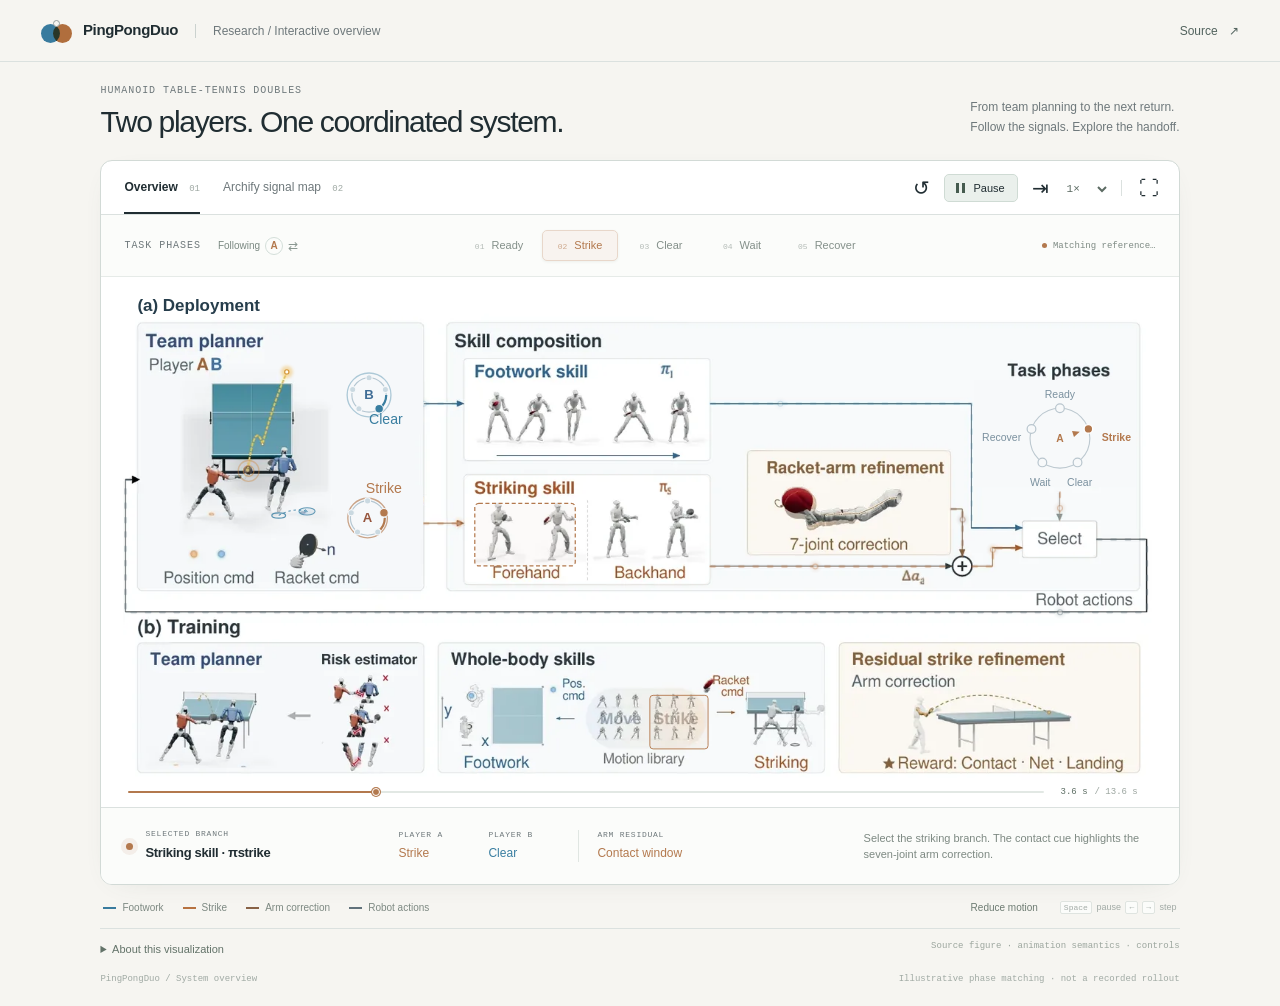
==== index.html @ 9a8c5aad "Route the repository website root to Demo_Video" ====
<!doctype html>
<html lang="en"><head><meta charset="utf-8"><meta name="viewport" content="width=device-width,initial-scale=1"><meta http-equiv="refresh" content="0;url=./Demo_Video/"><title>PingPongDuo</title></head><body><p><a href="./Demo_Video/">Open the PingPongDuo interactive overview</a></p></body></html>
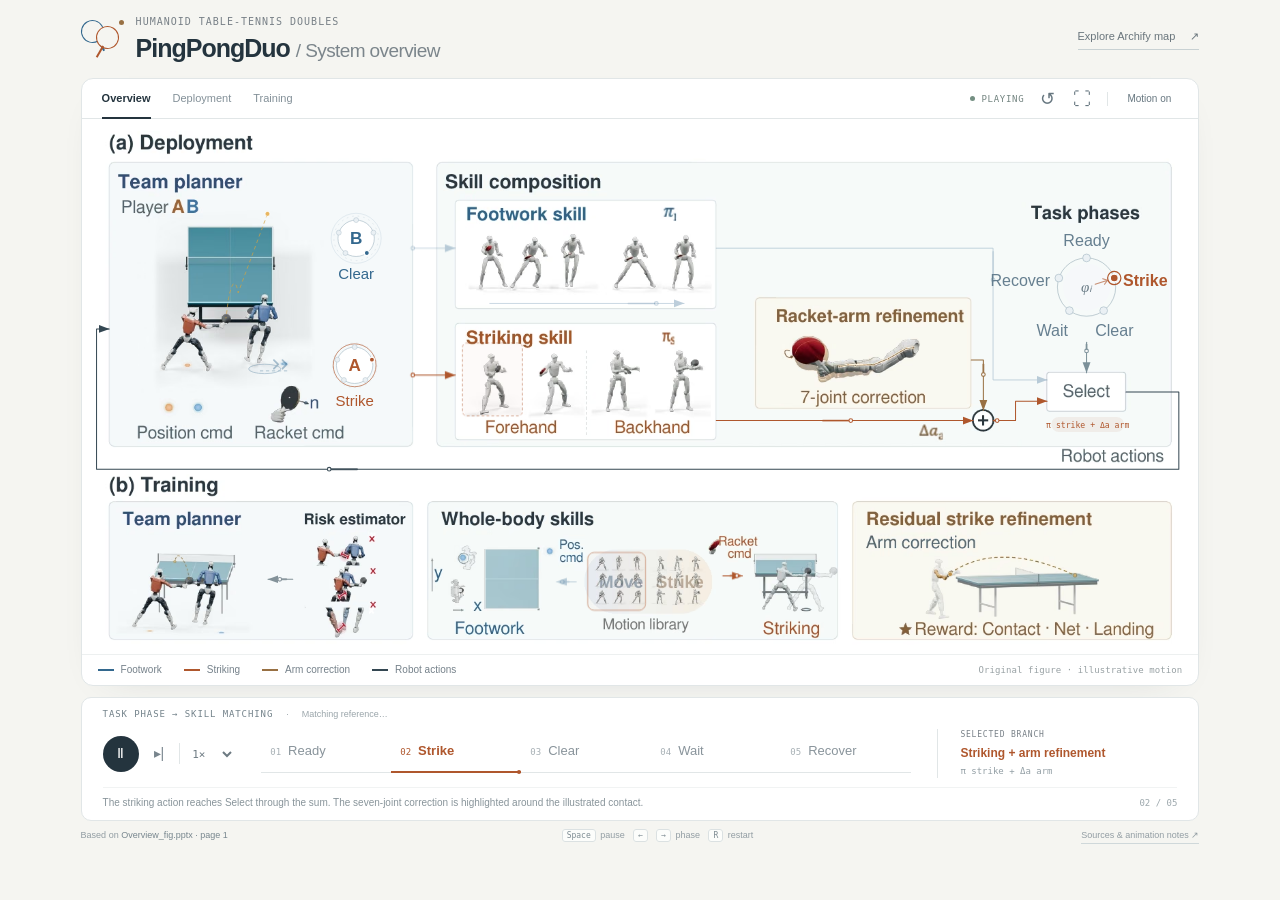
==== commit 66481cb4: "Make the verified PPT-faithful overview the default website entry" ====
--- a/index.html
+++ b/index.html
@@ -1,2 +1,2 @@
 <!doctype html>
-<html lang="en"><head><meta charset="utf-8"><meta name="viewport" content="width=device-width,initial-scale=1"><meta http-equiv="refresh" content="0;url=./Demo_Video/"><title>PingPongDuo</title></head><body><p><a href="./Demo_Video/">Open the PingPongDuo interactive overview</a></p></body></html>
+<html lang="en"><head><meta charset="utf-8"><meta name="viewport" content="width=device-width,initial-scale=1"><meta http-equiv="refresh" content="0;url=./Demo_Video/overview/"><title>PingPongDuo — Animated system overview</title></head><body><p><a href="./Demo_Video/overview/">Open the PingPongDuo animated system overview</a></p></body></html>
